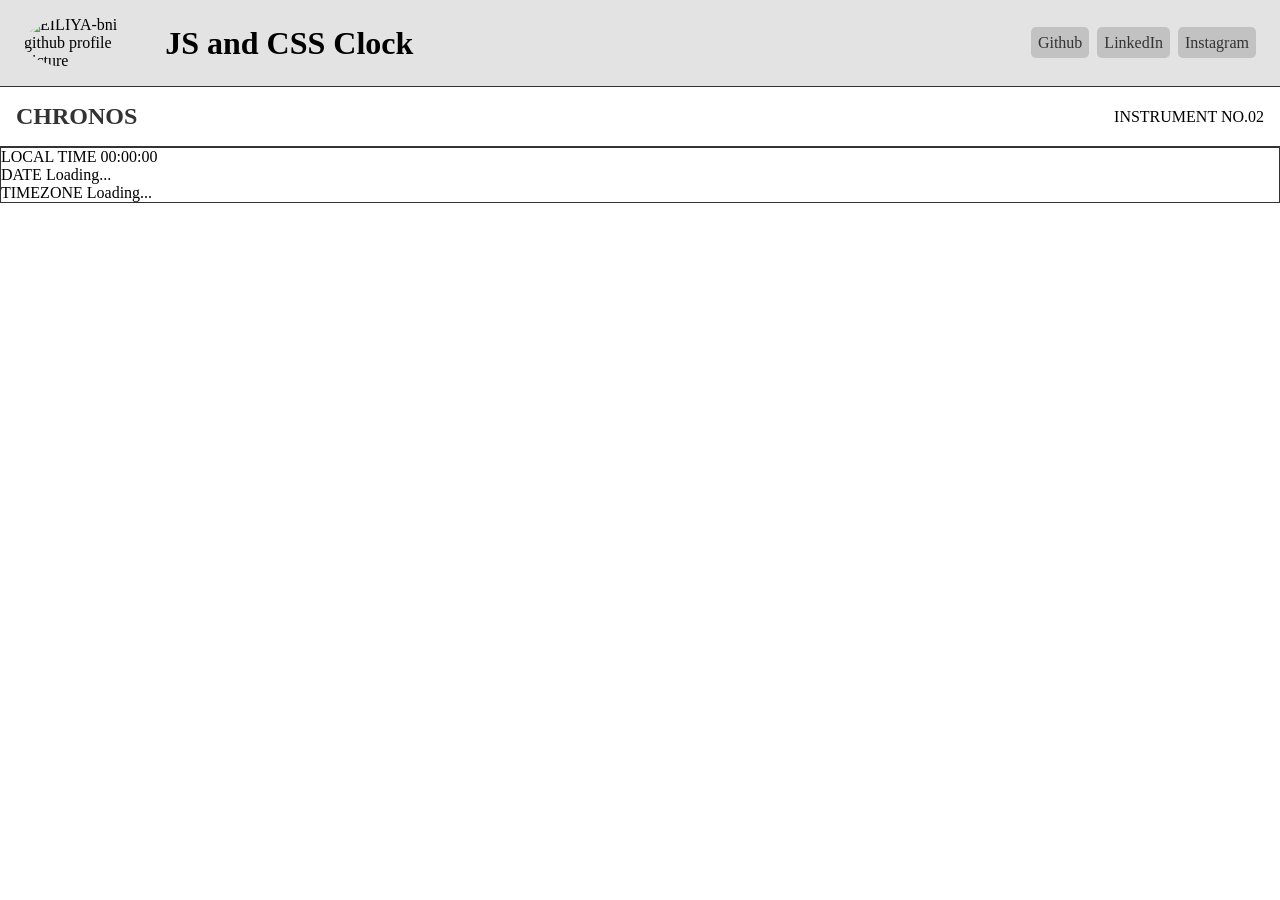
==== 02-clock/index.html @ 68bbf628 "Creating the root style for better css" ====
<!DOCTYPE html>
<html lang="en">

<head>
    <meta charset="UTF-8">
    <meta name="viewport" content="width=device-width, initial-scale=1.0">
    <title>JS and CSS Clock</title>
    <link rel="stylesheet" href="style.css">
    <script src="script.js" defer></script>
</head>

<body>
    <!-- Header Section -->
    <header class="header-container">
        <div class="name-logo">
            <img src="https://avatars.githubusercontent.com/u/166543276?v=4" alt="EILIYA-bni github profile picture"
                width="130">
            <h1>JS and CSS Clock</h1>
        </div>

        <div class="links">
            <nav>
                <ul>
                    <li><a href="https://github.com/EILIYA-bni/">Github</a></li>
                    <li><a href="https://www.linkedin.com/in/eiliya-babakhani-7a5b7b442/">LinkedIn</a></li>
                    <li><a href="https://www.instagram.com/eiliya_bni/">Instagram</a></li>
                </ul>
            </nav>
        </div>
    </header>

    <!-- Main Section -->
    <main class="main-content">
        <!-- Editorial introduction -->
        <div class="editorial-introduction">
            <h2>CHRONOS</h2>
            <span>INSTRUMENT NO.02</span>
        </div>

        <section class="introduction">
            <!-- Heading and description -->
        </section>

        <!-- Analog Clock -->
        <section class="clock-section">
            <div class="clock-face">

                <!-- Clock numbers -->

                <!-- Clock hands -->
                <div class="hand hour-hand"></div>
                <div class="hand minute-hand"></div>
                <div class="hand second-hand"></div>

                <!-- Center point -->
                <div class="clock-center"></div>
            </div>
        </section>
    </main>

    <!-- Digital information -->
    <footer class="information">
        <div class="time-information">
            <span>LOCAL TIME</span>
            <time datetime="digital-time">00:00:00</time>
        </div>

        <div class="date-information">
            <span>DATE</span>
            <time datetime="current-date">Loading...</time>
        </div>

        <div class="timezone-information">
            <span>TIMEZONE</span>
            <time datetime="timezone">Loading...</time>
        </div>
    </footer>
</body>

</html>
---- 02-clock/style.css ----
* {
    box-sizing: border-box;
    margin: 0px;
    padding: 0px;
    /* font-family: 'Roboto'; */
}


:root {
    /* Colors */
    --paper: #F4F2EC;
    --ink: #171717;
    --muted: #77756F;
    --line: #D8D5CC;
    --accent: #E94F2E;

    /* Typography */
    --font-main: Arial, Helvetica, sans-serif;
    --font-mono: "Courier New", monospace;

    /* Layout */
    --page-width: 1280px;
    --page-padding: 48px;
}


.header-container {
    width: 100%;
    display: flex;
    align-items: center;
    justify-content: space-between;
    background-color: #e3e3e3;
    border-bottom: 1px solid #333;
    padding-bottom: 1rem;
    padding-top: 1rem;
}

.header-container .name-logo {
    display: flex;
    justify-content: flex-start;
    flex-wrap: nowrap;
    align-items: center;
    gap: 0.7rem;
    padding-left: 1.5rem;
}

.name-logo img {
    border-radius: 100%;
}

.header-container .links ul {
    list-style: none;
    display: flex;
    justify-content: space-between;
    gap: 0.5rem;
    padding: 0px;
    padding-right: 1.5rem;
}

.links a {
    text-decoration: none;
    color: #333;
    background-color: #c2c2c2;
    padding: 7px;
    border-radius: 5px;
    transition: font-size 1s, font-weight 0.7s;
}

.links a:hover {
    font-size: 20px;
    font-weight: bolder;
    border-bottom: 1px solid #333;
}

/* The CSS coding to the main design start from here */

.editorial-introduction {
    border-bottom: 1px solid #333;
    padding: 1rem;
    display: flex;
    align-items: center;
    justify-content: space-between;
}

.editorial-introduction h2 {
    font-size: 1.5rem;
    font-weight: bold;
    color: #333;
}


.information { /* This is a test to show the footer. I'm using CSS border to make it visible line */
    border: 1px solid #333;
}
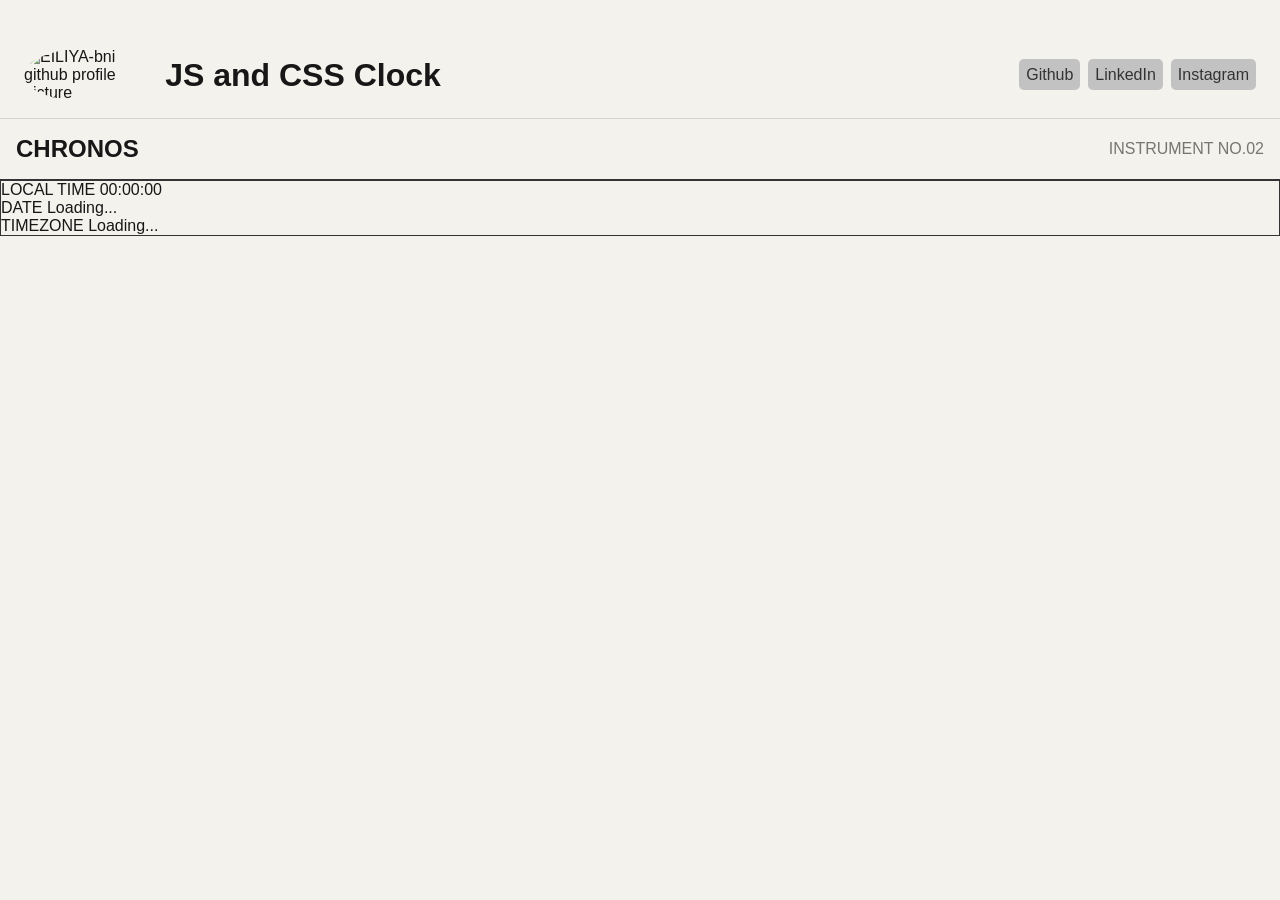
==== commit 4e1969a9: "Working on the style and I use style variable in the html and the header section" ====
--- a/02-clock/index.html
+++ b/02-clock/index.html
@@ -10,71 +10,73 @@
 </head>
 
 <body>
-    <!-- Header Section -->
-    <header class="header-container">
-        <div class="name-logo">
-            <img src="https://avatars.githubusercontent.com/u/166543276?v=4" alt="EILIYA-bni github profile picture"
-                width="130">
-            <h1>JS and CSS Clock</h1>
-        </div>
+    <div class="page-container">
+        <!-- Header Section -->
+        <header class="header-container">
+            <div class="name-logo">
+                <img src="https://avatars.githubusercontent.com/u/166543276?v=4" alt="EILIYA-bni github profile picture"
+                    width="130">
+                <h1>JS and CSS Clock</h1>
+            </div>
 
-        <div class="links">
-            <nav>
-                <ul>
-                    <li><a href="https://github.com/EILIYA-bni/">Github</a></li>
-                    <li><a href="https://www.linkedin.com/in/eiliya-babakhani-7a5b7b442/">LinkedIn</a></li>
-                    <li><a href="https://www.instagram.com/eiliya_bni/">Instagram</a></li>
-                </ul>
-            </nav>
-        </div>
-    </header>
+            <div class="links">
+                <nav>
+                    <ul>
+                        <li><a href="https://github.com/EILIYA-bni/">Github</a></li>
+                        <li><a href="https://www.linkedin.com/in/eiliya-babakhani-7a5b7b442/">LinkedIn</a></li>
+                        <li><a href="https://www.instagram.com/eiliya_bni/">Instagram</a></li>
+                    </ul>
+                </nav>
+            </div>
+        </header>
 
-    <!-- Main Section -->
-    <main class="main-content">
-        <!-- Editorial introduction -->
-        <div class="editorial-introduction">
-            <h2>CHRONOS</h2>
-            <span>INSTRUMENT NO.02</span>
-        </div>
+        <!-- Main Section -->
+        <main class="main-content">
+            <!-- Editorial introduction -->
+            <div class="editorial-introduction">
+                <h2>CHRONOS</h2>
+                <span>INSTRUMENT NO.02</span>
+            </div>
 
-        <section class="introduction">
-            <!-- Heading and description -->
-        </section>
+            <section class="introduction">
+                <!-- Heading and description -->
+            </section>
 
-        <!-- Analog Clock -->
-        <section class="clock-section">
-            <div class="clock-face">
+            <!-- Analog Clock -->
+            <section class="clock-section">
+                <div class="clock-face">
 
-                <!-- Clock numbers -->
+                    <!-- Clock numbers -->
 
-                <!-- Clock hands -->
-                <div class="hand hour-hand"></div>
-                <div class="hand minute-hand"></div>
-                <div class="hand second-hand"></div>
+                    <!-- Clock hands -->
+                    <div class="hand hour-hand"></div>
+                    <div class="hand minute-hand"></div>
+                    <div class="hand second-hand"></div>
 
-                <!-- Center point -->
-                <div class="clock-center"></div>
+                    <!-- Center point -->
+                    <div class="clock-center"></div>
+                </div>
+            </section>
+        </main>
+
+        <!-- Digital information -->
+        <footer class="information">
+            <div class="time-information">
+                <span>LOCAL TIME</span>
+                <time datetime="digital-time">00:00:00</time>
             </div>
-        </section>
-    </main>
 
-    <!-- Digital information -->
-    <footer class="information">
-        <div class="time-information">
-            <span>LOCAL TIME</span>
-            <time datetime="digital-time">00:00:00</time>
-        </div>
+            <div class="date-information">
+                <span>DATE</span>
+                <time datetime="current-date">Loading...</time>
+            </div>
 
-        <div class="date-information">
-            <span>DATE</span>
-            <time datetime="current-date">Loading...</time>
-        </div>
-
-        <div class="timezone-information">
-            <span>TIMEZONE</span>
-            <time datetime="timezone">Loading...</time>
-        </div>
-    </footer>
+            <div class="timezone-information">
+                <span>TIMEZONE</span>
+                <time datetime="timezone">Loading...</time>
+            </div>
+        </footer>
+    </div>
 </body>
 
 </html>
--- a/02-clock/style.css
+++ b/02-clock/style.css
@@ -23,14 +23,27 @@
     --page-padding: 48px;
 }
 
+body {
+    background-color: var(--paper);
+    color: var(--ink);
+    font-family: var(--font-main);
+}
+
+.page-container {
+    width: min(100%, var(--page-width));
+    min-height: 100svh;
+    margin-inline: auto;
+    padding-block: 32px;
+}
 
 .header-container {
     width: 100%;
+    font-family: var(--font-main);
     display: flex;
     align-items: center;
     justify-content: space-between;
-    background-color: #e3e3e3;
-    border-bottom: 1px solid #333;
+    background-color: var(--paper);
+    border-bottom: 1px solid var(--line);
     padding-bottom: 1rem;
     padding-top: 1rem;
 }
@@ -85,7 +98,12 @@
 .editorial-introduction h2 {
     font-size: 1.5rem;
     font-weight: bold;
-    color: #333;
+    color: var(--ink);
+}
+
+.editorial-introduction span {
+    font-size: 1rem;
+    color: var(--muted);
 }
 
 
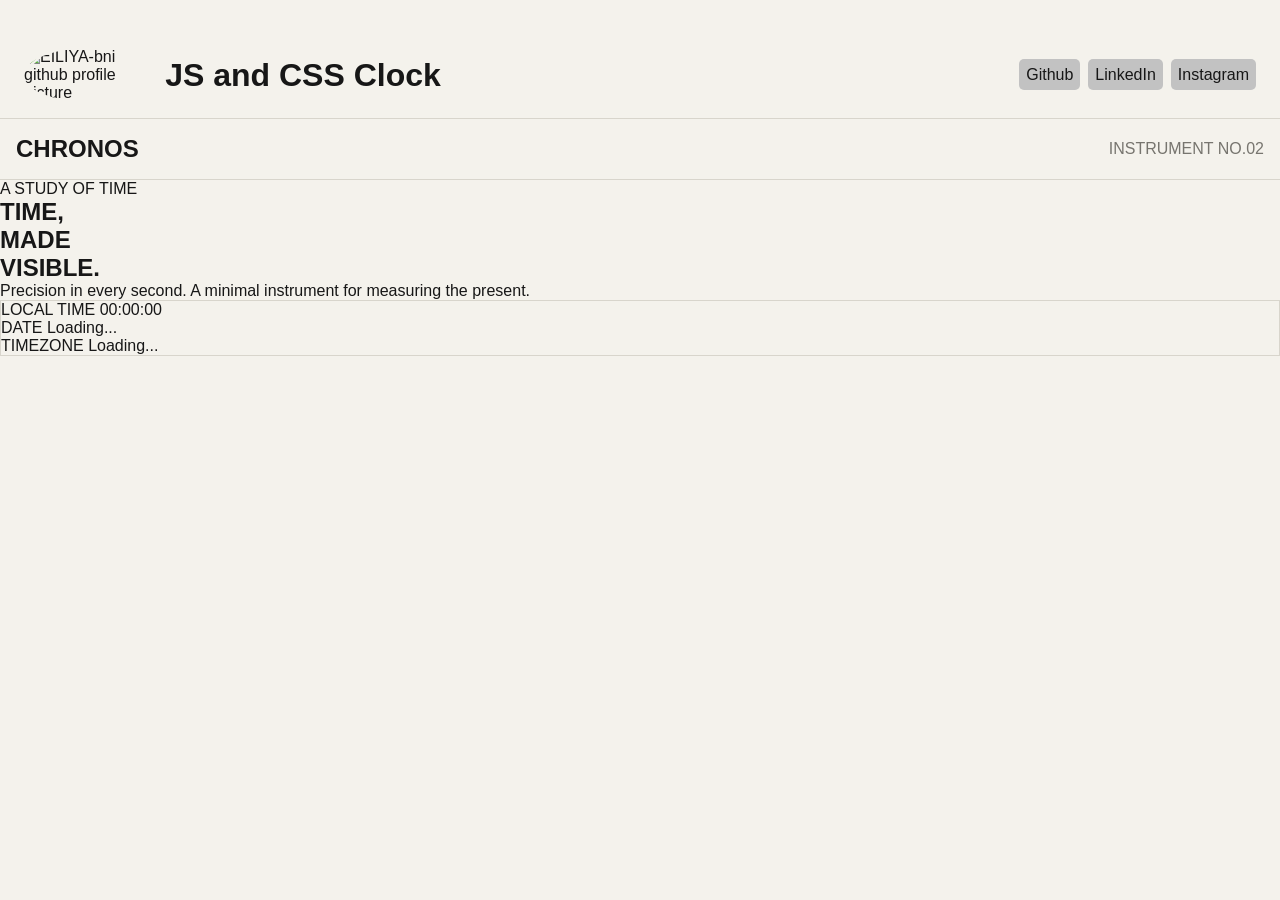
==== commit 308ac0e5: "Compelet the section.introduction part" ====
--- a/02-clock/index.html
+++ b/02-clock/index.html
@@ -10,6 +10,7 @@
 </head>
 
 <body>
+    <!-- Using the div to be the main container -->
     <div class="page-container">
         <!-- Header Section -->
         <header class="header-container">
@@ -40,6 +41,18 @@
 
             <section class="introduction">
                 <!-- Heading and description -->
+                <span class="eyebrow">A STUDY OF TIME</span>
+
+                <h1>
+                    TIME,<br>
+                    MADE<br>
+                    VISIBLE<span>.</span>
+                </h1>
+
+                <p>
+                    Precision in every second.
+                    A minimal instrument for measuring the present.
+                </p>
             </section>
 
             <!-- Analog Clock -->
--- a/02-clock/style.css
+++ b/02-clock/style.css
@@ -72,7 +72,7 @@
 
 .links a {
     text-decoration: none;
-    color: #333;
+    color: var(--ink);
     background-color: #c2c2c2;
     padding: 7px;
     border-radius: 5px;
@@ -82,13 +82,13 @@
 .links a:hover {
     font-size: 20px;
     font-weight: bolder;
-    border-bottom: 1px solid #333;
+    border-bottom: 1px solid var(--accent);
 }
 
 /* The CSS coding to the main design start from here */
 
 .editorial-introduction {
-    border-bottom: 1px solid #333;
+    border-bottom: 1px solid var(--line);
     padding: 1rem;
     display: flex;
     align-items: center;
@@ -108,5 +108,5 @@
 
 
 .information { /* This is a test to show the footer. I'm using CSS border to make it visible line */
-    border: 1px solid #333;
+    border: 1px solid var(--line);
 }
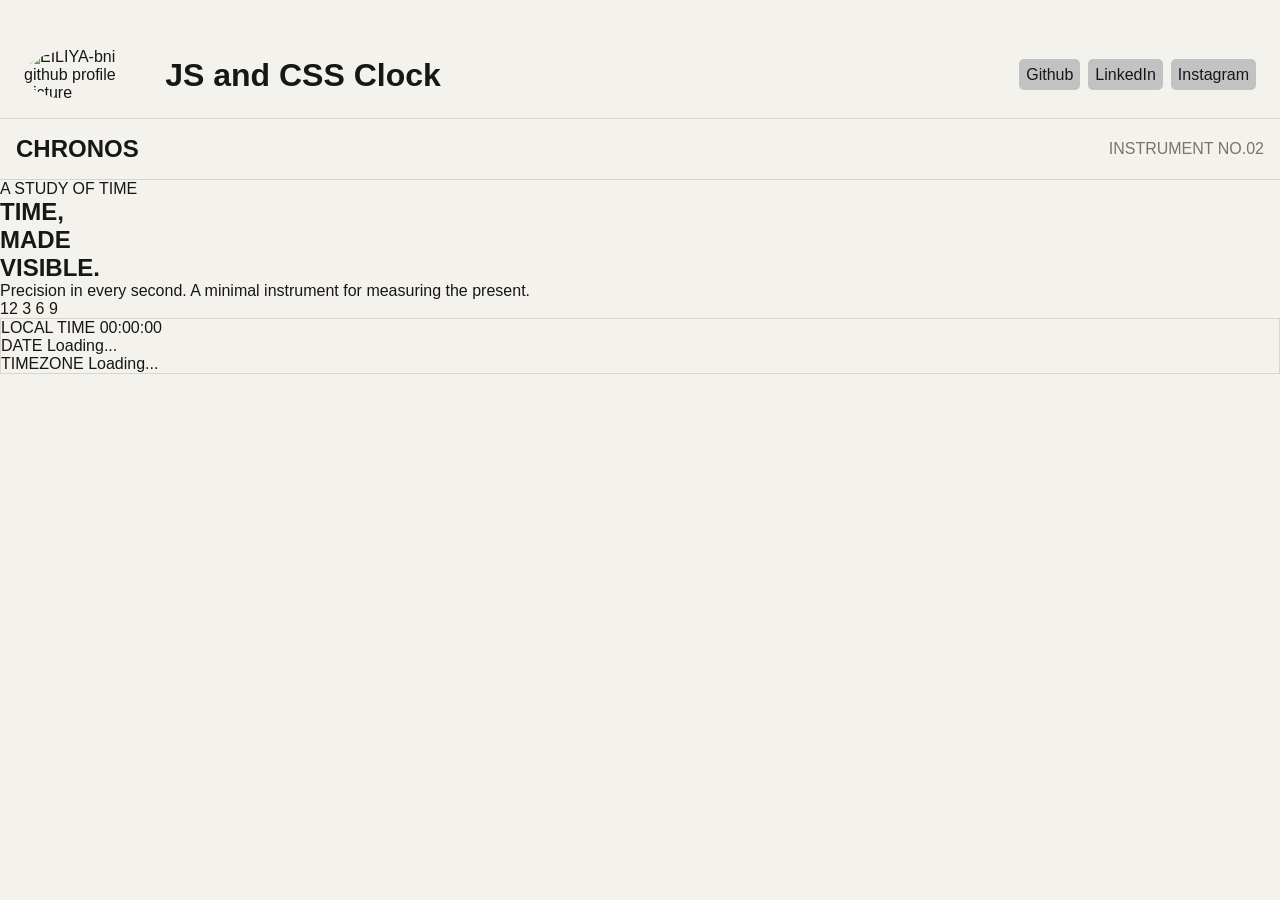
==== commit e5ba3c8f: "Compelet the section.clock part in html only" ====
--- a/02-clock/index.html
+++ b/02-clock/index.html
@@ -60,6 +60,10 @@
                 <div class="clock-face">
 
                     <!-- Clock numbers -->
+                    <span class="clock-number twelve">12</span>
+                    <span class="clock-number three">3</span>
+                    <span class="clock-number six">6</span>
+                    <span class="clock-number nine">9</span>
 
                     <!-- Clock hands -->
                     <div class="hand hour-hand"></div>
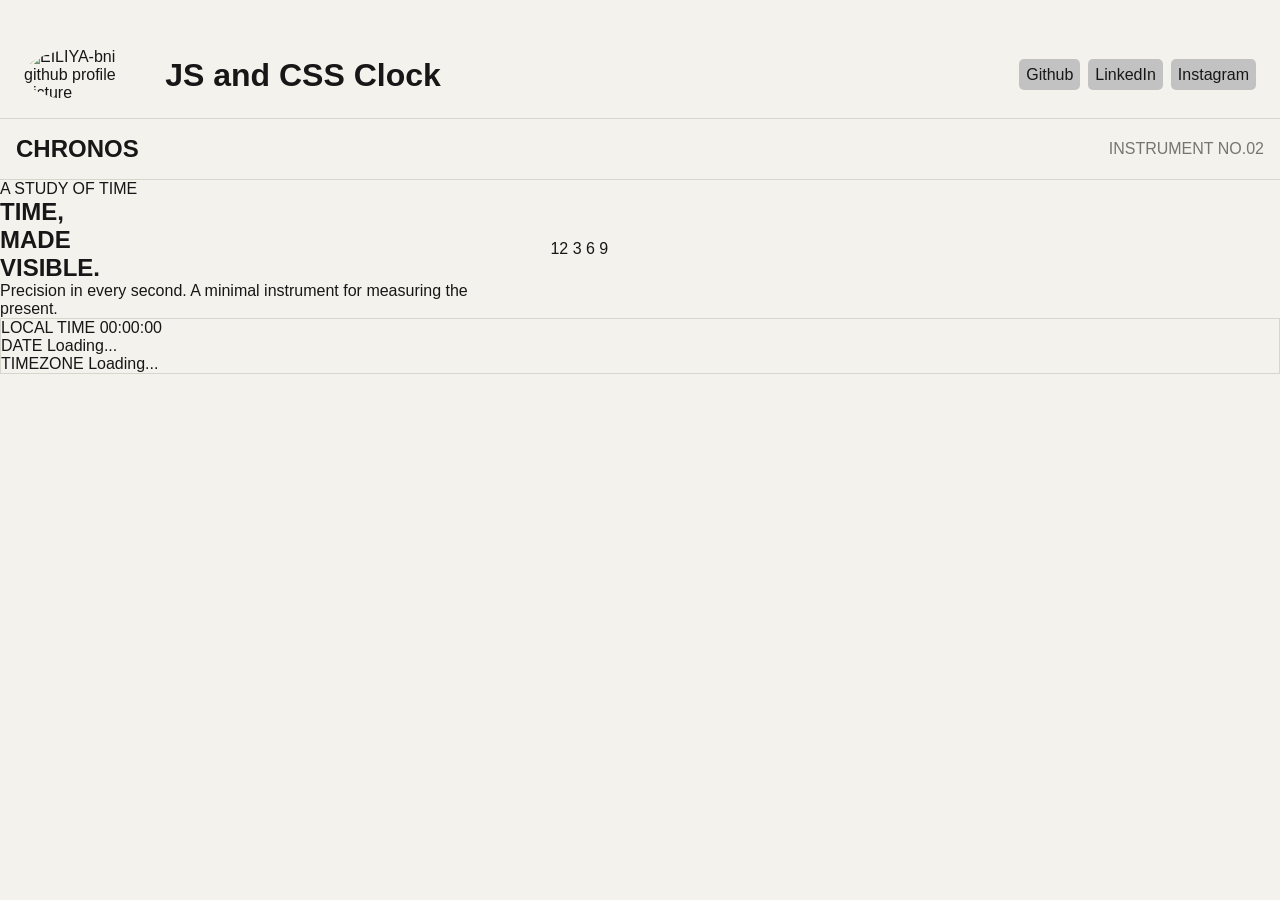
==== commit d717cb64: "Finding a div that cause a bug in the style, And exited from the main container to solve it" ====
--- a/02-clock/index.html
+++ b/02-clock/index.html
@@ -30,15 +30,15 @@
                 </nav>
             </div>
         </header>
+        
+        <!-- Editorial introduction -->
+        <div class="editorial-introduction">
+            <h2>CHRONOS</h2>
+            <span>INSTRUMENT NO.02</span>
+        </div>
 
         <!-- Main Section -->
         <main class="main-content">
-            <!-- Editorial introduction -->
-            <div class="editorial-introduction">
-                <h2>CHRONOS</h2>
-                <span>INSTRUMENT NO.02</span>
-            </div>
-
             <section class="introduction">
                 <!-- Heading and description -->
                 <span class="eyebrow">A STUDY OF TIME</span>
--- a/02-clock/style.css
+++ b/02-clock/style.css
@@ -106,6 +106,13 @@
     color: var(--muted);
 }
 
+/* Main Content styles */
+.main-content {
+    display: grid;
+    grid-template-columns: 0.8fr 1.2fr;
+    align-items: center;
+    gap: 64px;
+}
 
 .information { /* This is a test to show the footer. I'm using CSS border to make it visible line */
     border: 1px solid var(--line);
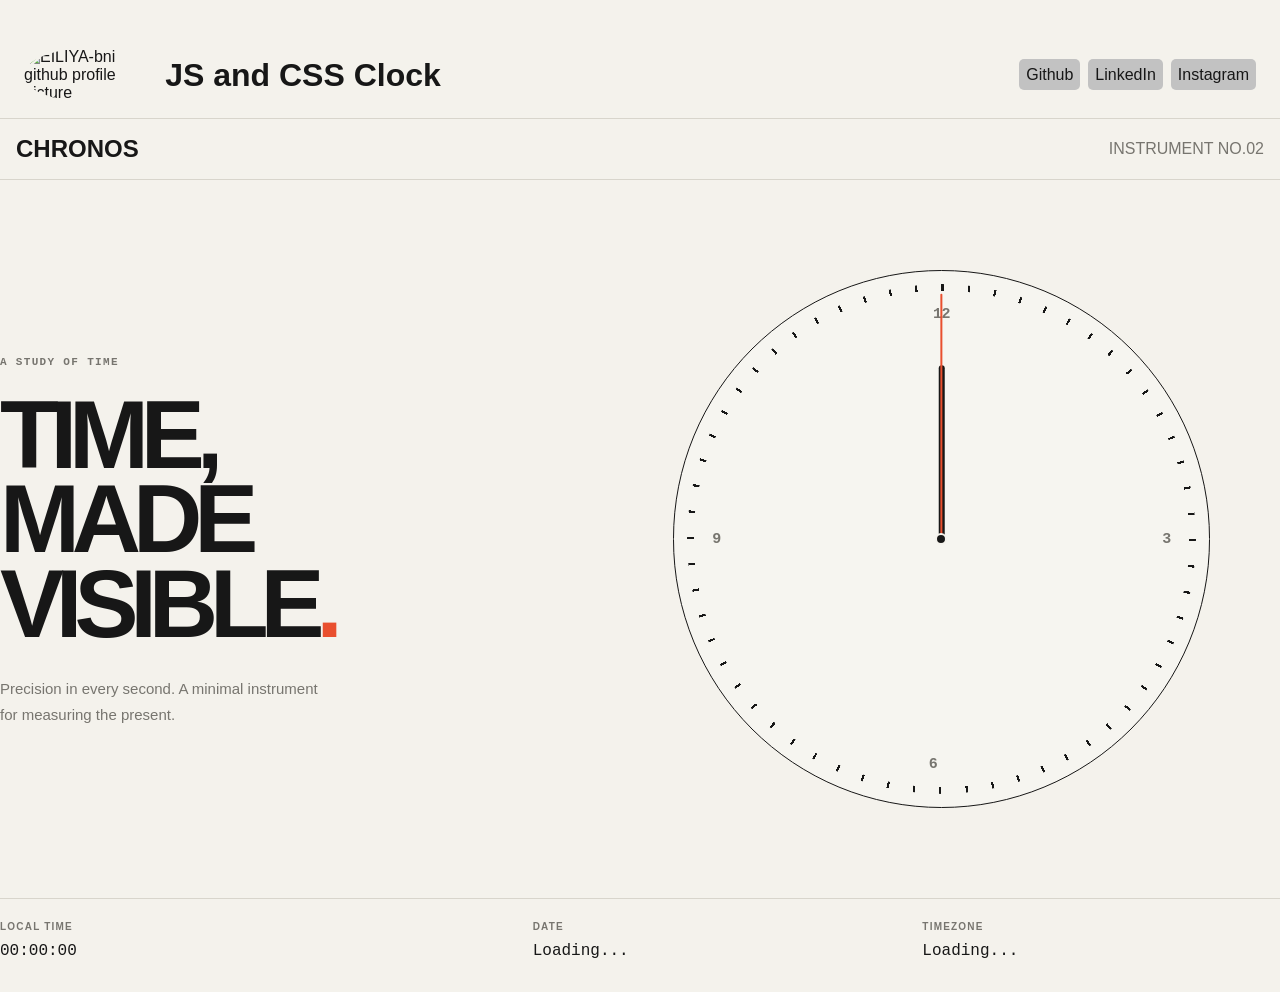
==== commit d872178e: "Fix all the clean codes" ====
--- a/02-clock/index.html
+++ b/02-clock/index.html
@@ -30,7 +30,7 @@
                 </nav>
             </div>
         </header>
-        
+
         <!-- Editorial introduction -->
         <div class="editorial-introduction">
             <h2>CHRONOS</h2>
--- a/02-clock/style.css
+++ b/02-clock/style.css
@@ -108,12 +108,226 @@
 
 /* Main Content styles */
 .main-content {
+    flex: 1;
     display: grid;
-    grid-template-columns: 0.8fr 1.2fr;
-    align-items: center;
-    gap: 64px;
-}
-
-.information { /* This is a test to show the footer. I'm using CSS border to make it visible line */
-    border: 1px solid var(--line);
-}+    grid-template-columns: minmax(0, 0.85fr) minmax(0, 1.15fr);
+    align-items: center;
+    gap: clamp(48px, 8vw, 120px);
+    padding-block: clamp(72px, 10vh, 120px);
+}
+
+/* Introduction (main>section.introduction) styles */
+.introduction {
+    max-width: 480px;
+}
+
+.eyebrow {
+    display: inline-block;
+
+    color: var(--muted);
+    font-family: var(--font-mono);
+    font-size: 11px;
+    font-weight: 600;
+    letter-spacing: 0.12em;
+}
+
+.introduction h1 {
+    margin-top: 24px;
+
+    font-size: clamp(4rem, 7.5vw, 7.25rem);
+    font-weight: 700;
+    line-height: 0.88;
+    letter-spacing: -0.085em;
+}
+
+.introduction h1 span {
+    color: var(--accent);
+}
+
+.introduction p {
+    max-width: 320px;
+    margin-top: 30px;
+
+    color: var(--muted);
+    font-size: 15px;
+    line-height: 1.7;
+}
+
+/* Clock Section Styles */
+.clock-section {
+    display: flex;
+    justify-content: center;
+    align-items: center;
+}
+
+.clock-face {
+    position: relative;
+
+    width: clamp(280px, 42vw, 540px);
+    aspect-ratio: 1;
+
+    border: 1px solid var(--ink);
+    border-radius: 50%;
+    background-color: rgba(255, 255, 255, 0.18);
+}
+
+.clock-face::before {
+    /* Clock minute markers */
+    content: "";
+
+    position: absolute;
+    inset: 13px;
+
+    border-radius: 50%;
+
+    background: repeating-conic-gradient(from 0deg,
+            var(--ink) 0deg 0.5deg,
+            transparent 0.5deg 6deg);
+
+    -webkit-mask: radial-gradient(farthest-side,
+            transparent calc(100% - 7px),
+            #000 calc(100% - 6.5px));
+
+    mask: radial-gradient(farthest-side,
+            transparent calc(100% - 7px),
+            #000 calc(100% - 6.5px));
+
+    pointer-events: none;
+}
+
+/* Clock Numbers */
+.clock-number {
+    position: absolute;
+    z-index: 1;
+
+    color: var(--muted);
+    font-family: var(--font-mono);
+    font-size: clamp(12px, 1.2vw, 15px);
+    font-weight: 600;
+    letter-spacing: -0.04em;
+}
+
+.twelve {
+    top: 8%;
+    left: 50%;
+    transform: translate(-50%, -50%);
+}
+
+.three {
+    top: 50%;
+    right: 8%;
+    transform: translate(50%, -50%);
+}
+
+.six {
+    bottom: 8%;
+    right: 50%;
+    transform: translate(-50%, 50%);
+}
+
+.nine {
+    top: 50%;
+    left: 8%;
+    transform: translate(-50%, -50%);
+}
+
+/* Clock Hands Styles */
+.hand {
+    position: absolute;
+    top: 50%;
+    border-radius: 100px;
+    transform: rotate(90deg);
+    transform-origin: 100% 50%;
+}
+
+.hour-hand {
+    /* Hour hand styles */
+    left: 17%;
+    width: 33%;
+    height: 6px;
+
+    background-color: var(--ink);
+    z-index: 2;
+}
+
+.min-hand {
+    /* Minute hand styles */
+    left: 8%;
+    width: 42%;
+    height: 3px;
+
+    background-color: var(--ink);
+    z-index: 2;
+}
+
+.second-hand {
+    /* Second hand styles */
+    left: 4%;
+    width: 46%;
+    height: 2px;
+
+    background-color: var(--accent);
+    z-index: 3;
+}
+
+/* Clock Center styles */
+.clock-center {
+    position: absolute;
+    top: 50%;
+    left: 50%;
+    z-index: 4;
+
+    width: 12px;
+    height: 12px;
+
+    background-color: var(--ink);
+    border: 2px solid var(--paper);
+    border-radius: 50%;
+
+    transform: translate(-50%, -50%);
+}
+
+/* Footer|Information Styles */
+.information {
+    display: grid;
+    grid-template-columns: 1.4fr 1fr 1fr;
+    gap: 32px;
+
+    padding-top: 22px;
+    border-top: 1px solid var(--line);
+}
+
+.information>div {
+    display: flex;
+    flex-direction: column;
+    gap: 10px;
+}
+
+/* Footer Labels Styles */
+.information>div>span:first-child {
+    color: var(--muted);
+
+    font-size: 10px;
+    font-weight: 700;
+    letter-spacing: 0.12em;
+}
+
+/* Footer Values Styles */
+.information time,
+.information .timezone {
+    color: var(--ink);
+    font-family: var(--font-mono);
+}
+
+.digital-time {
+    font-size: clamp(24px, 2.8vw, 36px);
+    font-weight: 500;
+    letter-spacing: -0.06em;
+}
+
+.current-date,
+.timezone {
+    font-size: 16px;
+}
+
+/* IF YOU WANT CONTINUE IT AND MAKE IT RESPONSIVE FOR ALL DEVICES */
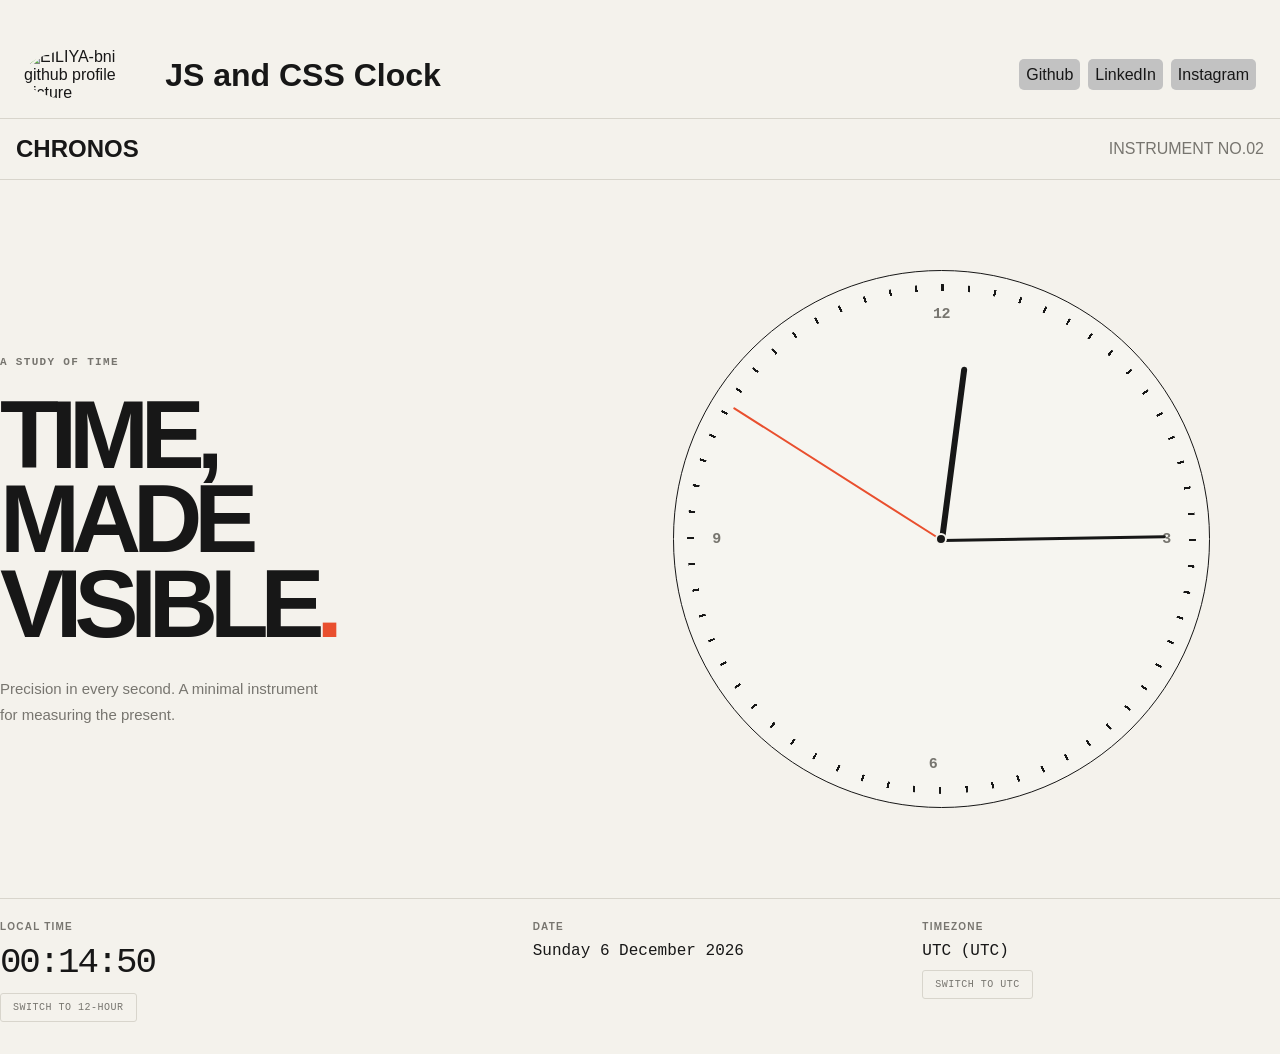
==== commit ed29e7c8: "Finished the jobgit add .git add ." ====
--- a/02-clock/index.html
+++ b/02-clock/index.html
@@ -76,22 +76,37 @@
             </section>
         </main>
 
-        <!-- Digital information -->
+        <!-- Digital information and clock controls -->
         <footer class="information">
+
             <div class="time-information">
-                <span>LOCAL TIME</span>
-                <time datetime="digital-time">00:00:00</time>
+                <span id="time-mode-label">LOCAL TIME</span>
+
+                <time id="digital-time" class="digital-time" datetime="">00:00:00</time>
+
+                <button type="button" id="format-toggle" class="clock-control" aria-pressed="false">
+                    Switch to 12-hour
+                </button>
             </div>
 
             <div class="date-information">
                 <span>DATE</span>
-                <time datetime="current-date">Loading...</time>
+
+                <time id="current-date" class="current-date" datetime="">Loading...</time>
             </div>
 
             <div class="timezone-information">
                 <span>TIMEZONE</span>
-                <time datetime="timezone">Loading...</time>
+
+                <span id="timezone" class="timezone">
+                    Loading...
+                </span>
+
+                <button type="button" id="timezone-toggle" class="clock-control" aria-pressed="false">
+                    Switch to UTC
+                </button>
             </div>
+
         </footer>
     </div>
 </body>
--- a/02-clock/style.css
+++ b/02-clock/style.css
@@ -250,7 +250,7 @@
     z-index: 2;
 }
 
-.min-hand {
+.minute-hand {
     /* Minute hand styles */
     left: 8%;
     width: 42%;
@@ -330,4 +330,163 @@
     font-size: 16px;
 }
 
-/* IF YOU WANT CONTINUE IT AND MAKE IT RESPONSIVE FOR ALL DEVICES */+/* Clock interaction controls */
+
+.clock-control {
+    width: fit-content;
+
+    padding: 8px 12px;
+
+    border: 1px solid var(--line);
+    border-radius: 3px;
+
+    background: transparent;
+    color: var(--muted);
+
+    font-family: var(--font-mono);
+    font-size: 10px;
+    letter-spacing: 0.05em;
+    text-transform: uppercase;
+
+    cursor: pointer;
+
+    transition:
+        color 0.2s ease,
+        border-color 0.2s ease,
+        background-color 0.2s ease;
+}
+
+.clock-control:hover {
+    color: var(--accent);
+    border-color: var(--accent);
+}
+
+.clock-control:focus-visible {
+    outline: 2px solid var(--accent);
+    outline-offset: 3px;
+}
+
+
+/* Responsive design */
+
+@media (max-width: 900px) {
+
+    .page-container {
+        width: calc(100% - 48px);
+    }
+
+    .main-content {
+        gap: 40px;
+    }
+
+    .clock-face {
+        width: clamp(260px, 40vw, 420px);
+    }
+
+    .introduction h1 {
+        font-size: clamp(3.5rem, 7vw, 6rem);
+    }
+}
+
+
+@media (max-width: 700px) {
+
+    .page-container {
+        width: calc(100% - 32px);
+    }
+
+    .header-container {
+        gap: 16px;
+        flex-wrap: wrap;
+    }
+
+    .header-container .name-logo {
+        padding-left: 0;
+    }
+
+    .name-logo img {
+        width: 52px;
+        height: 52px;
+        object-fit: cover;
+    }
+
+    .name-logo h1 {
+        font-size: 18px;
+    }
+
+    .header-container .links ul {
+        padding-right: 0;
+        flex-wrap: wrap;
+        gap: 8px;
+    }
+
+    .links a {
+        font-size: 12px;
+    }
+
+    .main-content {
+        grid-template-columns: 1fr;
+        gap: 48px;
+        padding-block: 56px;
+    }
+
+    .introduction {
+        max-width: 100%;
+    }
+
+    .introduction h1 {
+        font-size: clamp(3.5rem, 14vw, 6rem);
+    }
+
+    .clock-face {
+        width: min(78vw, 420px);
+    }
+
+    .information {
+        grid-template-columns: 1fr 1fr;
+        gap: 24px 16px;
+    }
+
+    .time-information {
+        grid-column: 1 / -1;
+    }
+
+}
+
+
+@media (max-width: 420px) {
+
+    .header-container {
+        align-items: flex-start;
+        flex-direction: column;
+    }
+
+    .editorial-introduction {
+        padding-inline: 0;
+    }
+
+    .editorial-introduction h2 {
+        font-size: 1.25rem;
+    }
+
+    .editorial-introduction span {
+        font-size: 0.75rem;
+    }
+
+    .main-content {
+        padding-block: 48px;
+    }
+
+    .information {
+        grid-template-columns: 1fr;
+    }
+
+    .time-information {
+        grid-column: auto;
+    }
+
+    .digital-time {
+        font-size: 28px;
+    }
+
+}
